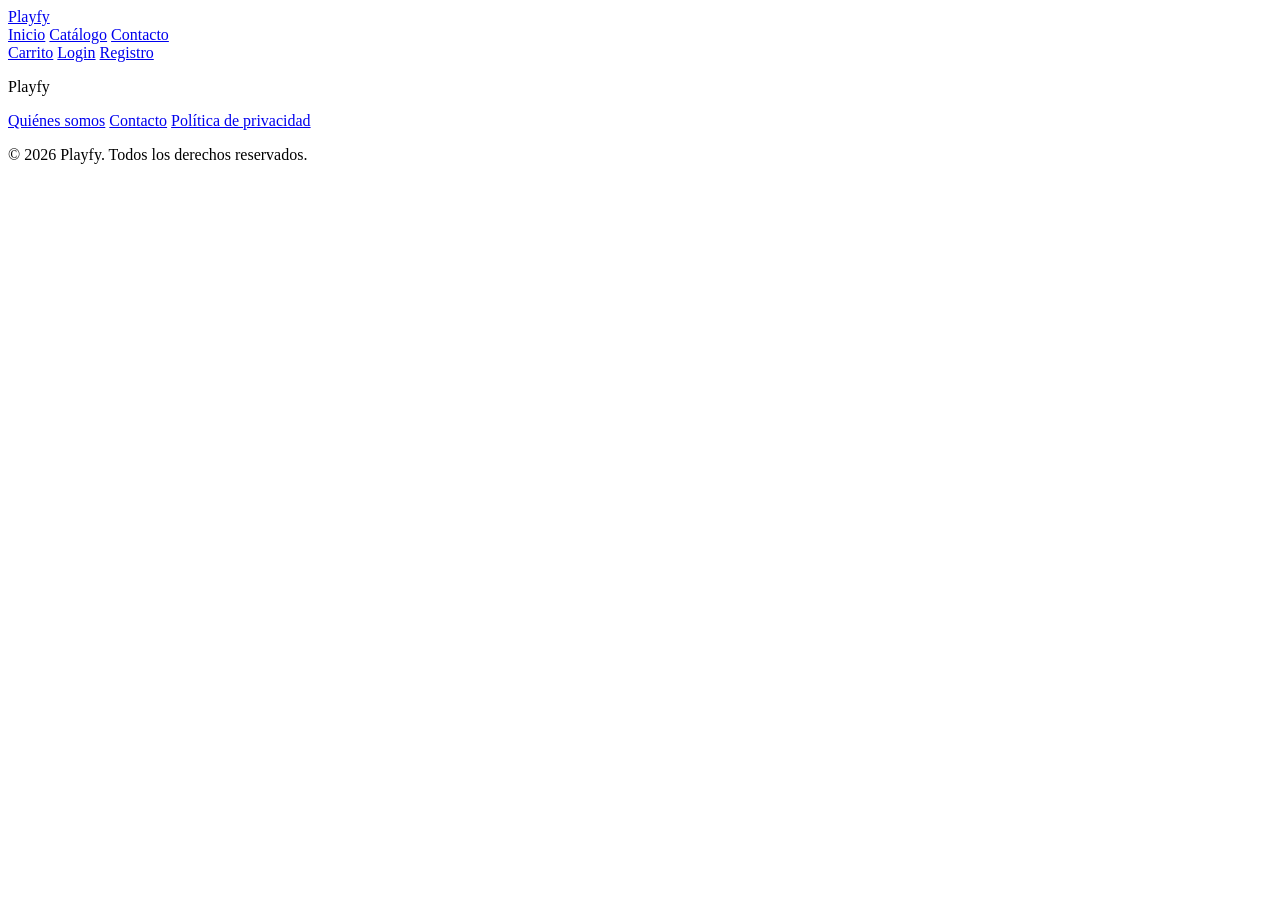
==== index.html @ 562280bd "Primer commit: Estructura de Playfy y componentes reutilizables" ====
<!DOCTYPE html>
<html lang="es">
<head>
    <meta charset="UTF-8">
    <meta name="viewport" content="width=device-width, initial-scale=1.0">
    <title>Playfy</title>
    <link rel="stylesheet" href="assets/css/styles.css">
    <link rel="stylesheet" href="assets/css/header.css">
    <link rel="stylesheet" href="assets/css/footer.css">
    <link rel="stylesheet" href="assets/css/pages/home.css">
</head>
<body>
    <!-- Header común -->
    <header id="site-header"></header>

    <main>
        <!-- Contenido de la página de inicio -->
    </main>

    <!-- Footer común -->
    <footer id="site-footer"></footer>

    <script type="module" src="assets/js/main.js"></script>
</body>
</html>
---- assets/css/styles.css ----
/* Estilos generales */
---- assets/css/header.css ----
/* Estilos del header común */
---- assets/css/footer.css ----
/* Estilos del footer común */
---- assets/css/pages/home.css ----
/* Estilos específicos de la página de inicio */
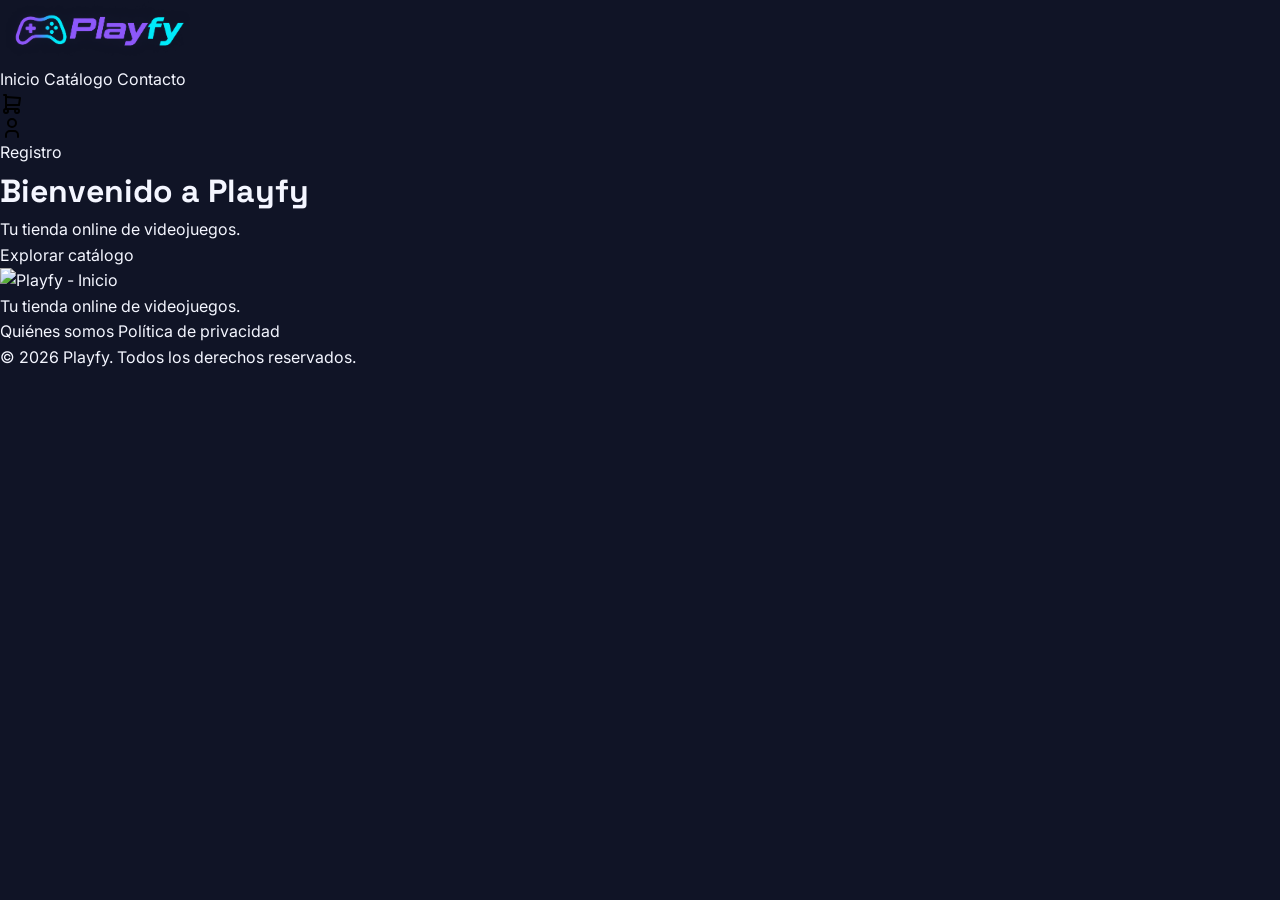
==== commit da158669: "Segundo commit: Dandole estilo al header y footer" ====
--- a/index.html
+++ b/index.html
@@ -1,5 +1,6 @@
 <!DOCTYPE html>
 <html lang="es">
+
 <head>
     <meta charset="UTF-8">
     <meta name="viewport" content="width=device-width, initial-scale=1.0">
@@ -9,12 +10,17 @@
     <link rel="stylesheet" href="assets/css/footer.css">
     <link rel="stylesheet" href="assets/css/pages/home.css">
 </head>
+
 <body>
     <!-- Header común -->
     <header id="site-header"></header>
 
     <main>
-        <!-- Contenido de la página de inicio -->
+
+        <h1>Bienvenido a Playfy</h1>
+        <p>Tu tienda online de videojuegos.</p>
+        <a href="catalogo.html">Explorar catálogo</a>
+
     </main>
 
     <!-- Footer común -->
@@ -22,4 +28,5 @@
 
     <script type="module" src="assets/js/main.js"></script>
 </body>
-</html>
+
+</html>
--- a/assets/css/styles.css
+++ b/assets/css/styles.css
@@ -1 +1,85 @@
-/* Estilos generales */
+/* ESTILOS GENERALES */
+
+/* IMPORTACIÓN DE TIPOGRAFÍAS */
+@import url('https://fonts.googleapis.com/css2?family=Inter:wght@400;500;600;700&family=Space+Grotesk:wght@400;500;600;700&display=swap');
+
+/* =================== 1. PALETA DE COLORES =================== */
+
+:root {
+    /* Fondos */
+    --color-fondo: #101426;
+    --color-superficie: #1C2440;
+
+    /* Colores de acento */
+    --color-primario: #7B61FF;
+    --color-secundario: #00D9FF;
+
+    /* Textos */
+    --color-texto-principal: #F4F6FF;
+    --color-texto-secundario: #A0A8C0;
+
+    /* Tipografía */
+    --fuente-titulos: "Space Grotesk", sans-serif;
+    --fuente-texto: "Inter", sans-serif;
+}
+
+/* =================== 2. TIPOGRAFÍA =================== */
+
+/* Fuente general */
+body {
+    font-family: var(--fuente-texto);
+}
+
+/* Títulos y encabezados */
+h1, h2, h3, h4, h5, h6 {
+    font-family: var(--fuente-titulos);
+}
+
+/* Formularios y botones */
+button, input, select, textarea {
+    font-family: inherit;
+}
+
+/* ===================== 3. ESTILOS GENERALES ===================== */
+/* Reset de márgenes y rellenos */
+* {
+    margin: 0;
+    padding: 0;
+    box-sizing: border-box;
+}
+
+/* Config general de la página */
+body {
+    background-color: var(--color-fondo);
+    color: var(--color-texto-principal);
+    line-height: 1.6;
+    min-height: 100vh;
+}
+
+/* Enlaces */
+a {
+    color: inherit;
+    text-decoration: none;
+}
+
+/* Imágnes */
+img {
+    max-width: 100%;
+    height: auto;
+    display: block;
+}
+
+/* Listas */
+ul, ol {
+    list-style: none;
+}
+
+/* Botones */
+button {
+    cursor: pointer;
+}
+
+/* Formularios */
+input, textarea, select {
+    font: inherit;
+}
--- a/assets/css/header.css
+++ b/assets/css/header.css
@@ -1 +1,6 @@
 /* Estilos del header común */
+.header-icon {
+    width: 24px;
+    height: 24px;
+    display: block;
+}
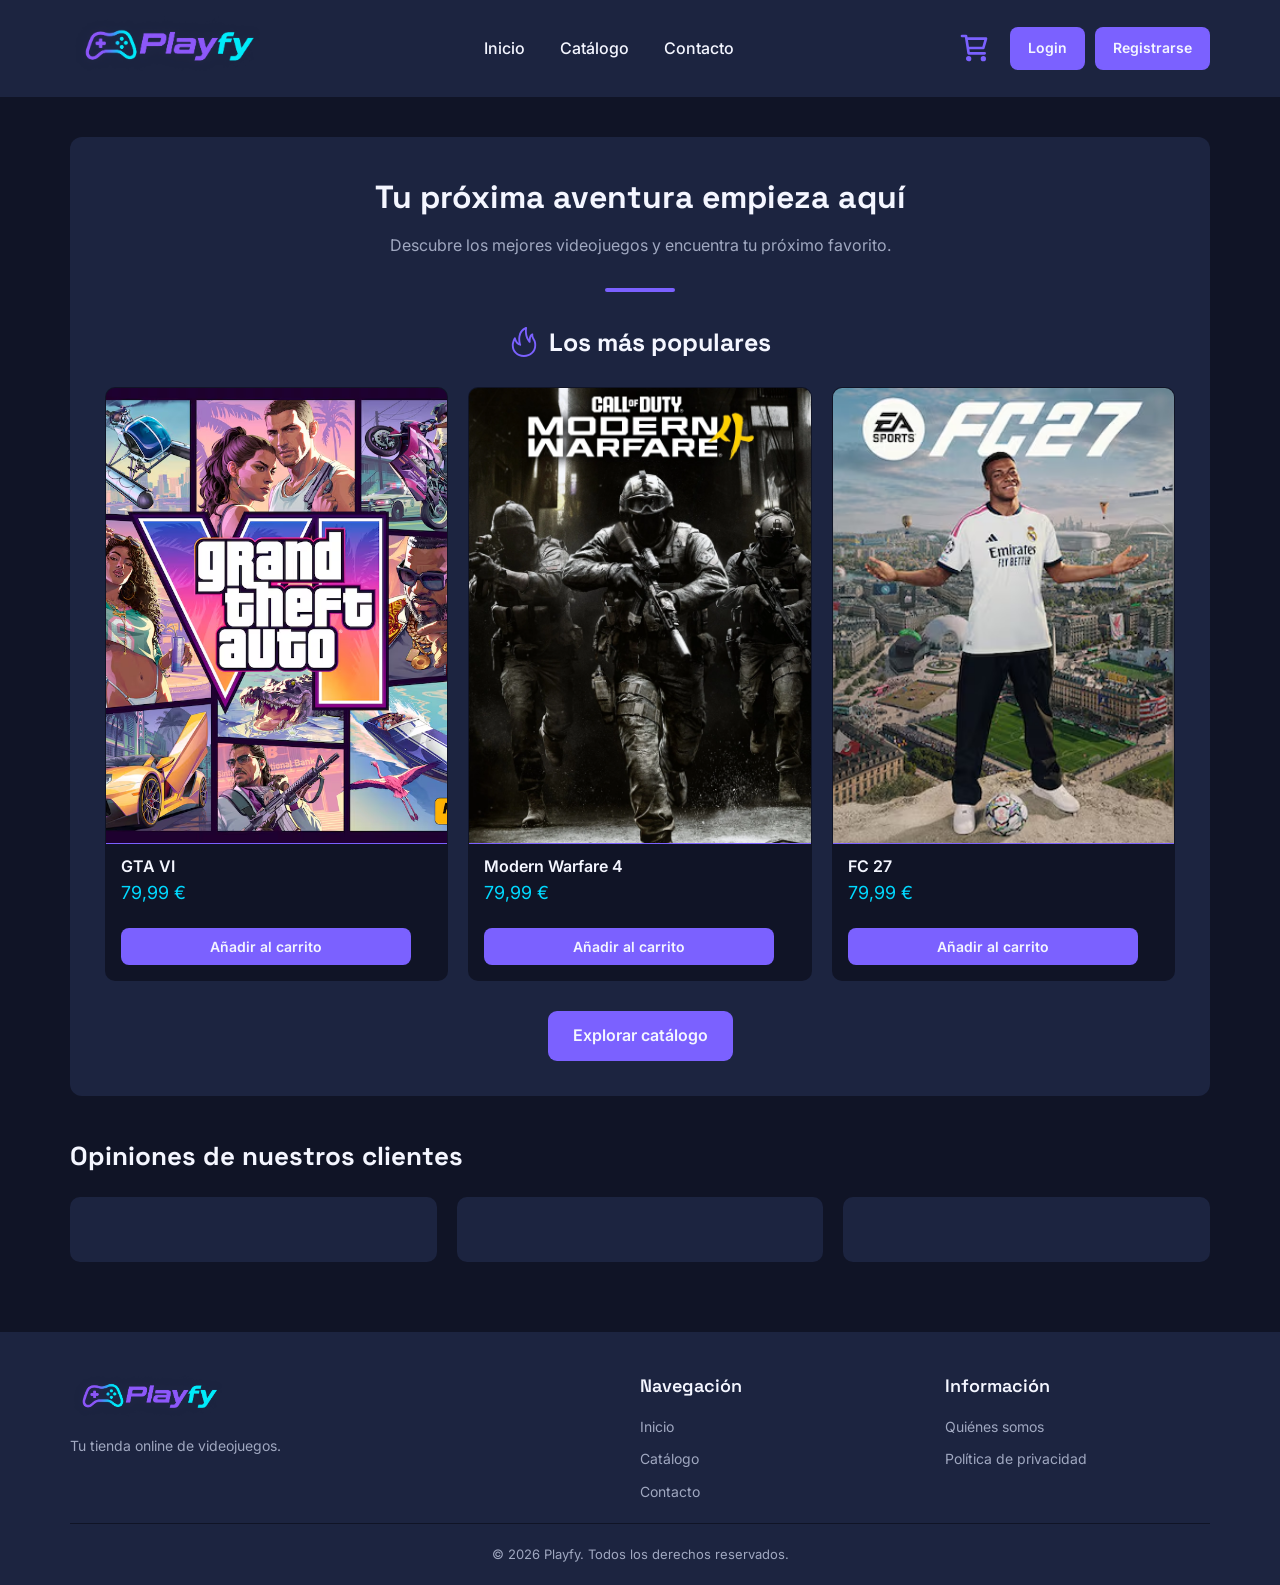
==== commit 73ece04e: "Terminado el html y css del index, falta valoracion" ====
--- a/index.html
+++ b/index.html
@@ -15,12 +15,77 @@
     <!-- Header común -->
     <header id="site-header"></header>
 
-    <main>
+    <main class="home">
 
-        <h1>Bienvenido a Playfy</h1>
-        <p>Tu tienda online de videojuegos.</p>
-        <a href="catalogo.html">Explorar catálogo</a>
+        <!-- Presentacion principal -->
+        <section class="home-principal">
+            <div class="hero">
+                <h1>Tu próxima aventura empieza aquí</h1>
+                <p>Descubre los mejores videojuegos y encuentra tu próximo favorito.</p>
+            </div>
 
+            <!-- Juegos destacados -->
+            <div class="destacados-titulo">
+                <svg fill="currentColor" viewBox="0 0 32 32" version="1.1" xmlns="http://www.w3.org/2000/svg">
+                    <g id="SVGRepo_bgCarrier" stroke-width="0"></g>
+                    <g id="SVGRepo_tracerCarrier" stroke-linecap="round" stroke-linejoin="round"></g>
+                    <g id="SVGRepo_iconCarrier">
+                        <path
+                            d="M15.888 31.977c-7.539 0-12.887-5.228-12.887-12.431 0-3.824 2.293-7.944 2.39-8.116 0.199-0.354 0.59-0.547 0.998-0.502 0.404 0.052 0.736 0.343 0.84 0.736 0.006 0.024 0.624 2.336 1.44 3.62 0.548 0.864 1.104 1.475 1.729 1.899-0.423-1.833-0.747-4.591-0.22-7.421 1.448-7.768 7.562-9.627 7.824-9.701 0.337-0.097 0.695-0.010 0.951 0.223 0.256 0.235 0.373 0.586 0.307 0.927-0.010 0.054-1.020 5.493 1.123 10.127 0.195 0.421 0.466 0.91 0.758 1.399 0.083-0.672 0.212-1.386 0.41-2.080 0.786-2.749 2.819-3.688 2.904-3.726 0.339-0.154 0.735-0.104 1.027 0.126 0.292 0.231 0.433 0.603 0.365 0.969-0.011 0.068-0.294 1.938 1.298 4.592 1.438 2.396 1.852 3.949 1.852 6.928 0 7.203-5.514 12.43-13.111 12.43zM6.115 14.615c-0.549 1.385-1.115 3.226-1.115 4.931 0 6.044 4.506 10.43 10.887 10.43 6.438 0 11.11-4.386 11.11-10.431 0-2.611-0.323-3.822-1.567-5.899-0.832-1.386-1.243-2.633-1.439-3.625-0.198 0.321-0.382 0.712-0.516 1.184-0.61 2.131-0.456 4.623-0.454 4.649 0.029 0.446-0.242 0.859-0.664 1.008s-0.892 0.002-1.151-0.364c-0.075-0.107-1.854-2.624-2.637-4.32-1.628-3.518-1.601-7.323-1.434-9.514-1.648 0.96-4.177 3.104-4.989 7.466-0.791 4.244 0.746 8.488 0.762 8.529 0.133 0.346 0.063 0.739-0.181 1.018-0.245 0.277-0.622 0.4-0.986 0.313-0.124-0.030-2.938-0.762-4.761-3.634-0.325-0.514-0.617-1.137-0.864-1.742z">
+                        </path>
+                    </g>
+                </svg>
+                <h2>Los más populares</h2>
+            </div>
+
+            <div class="juegos-grid">
+                <div class="juego-card">
+                    <a class="juego-enlace" href="pages/detalle-producto.html?id=gtavi">
+                        <img src="assets/img/products/GTAVI.avif" alt="Portada de GTA VI">
+                        <div class="juego-nombre">GTA VI</div>
+                        <div class="juego-precio">79,99 €</div>
+                    </a>
+                    <button type="button" class="btn-carrito" data-id="gtavi">Añadir al carrito</button>
+                </div>
+
+                <div class="juego-card">
+                    <a href="pages/detalle-producto.html?id=mw4">
+                        <img src="assets/img/products/MW4.webp" alt="Portada de Modern Warfare 4">
+                        <div class="juego-nombre">Modern Warfare 4</div>
+                        <div class="juego-precio">79,99 €</div>
+                    </a>
+                    <button type="button" class="btn-carrito" data-id="mw4">Añadir al carrito</button>
+                </div>
+
+                <div class="juego-card">
+                    <a href="pages/detalle-producto.html?id=fc27">
+                        <img src="assets/img/products/FC27.avif" alt="Portada de FC 27">
+                        <div class="juego-nombre">FC 27</div>
+                        <div class="juego-precio">79,99 €</div>
+                    </a>
+                    <button type="button" class="btn-carrito" data-id="fc27">Añadir al carrito</button>
+                </div>
+            </div>
+
+
+            <div class="home-catalogo">
+                <a href="pages/catalogo.html" class="btn-primary">Explorar catálogo</a>
+            </div>
+
+        </section>
+
+        <!-- Aside - Valoraciones -->
+        <aside class="valoraciones">
+            <h2>Opiniones de nuestros clientes</h2>
+            <div class="valoraciones-grid">
+                <div class="valoracion-card">
+                    <div></div>
+                    <p></p>
+                </div>
+                <div class="valoracion-card"></div>
+                <div class="valoracion-card"></div>
+            </div>
+        </aside>
     </main>
 
     <!-- Footer común -->
--- a/assets/css/header.css
+++ b/assets/css/header.css
@@ -1,6 +1,167 @@
-/* Estilos del header común */
+/* =============== HEADER ============== */
+header {
+    background-color: var(--color-superficie);
+    width: 100%;
+}
+
+/* ============== CONTENEDOR ============== */
+.header-content {
+    max-width: 1200px;
+    margin: 0 auto;
+    padding: 15px 30px;
+    display: flex;
+    justify-content: space-between;
+    align-items: center;
+    gap: 30px;
+}
+
+/* ============== LOGO ============== */
+.logo {
+    display: flex;
+    align-items: center;
+    flex-shrink: 0;
+}
+
+.logo img {
+    display: block;
+    width: 200px;
+    height: auto;
+}
+
+/* ============== NAVEGACIÓN ============== */
+.header-nav {
+    display: flex;
+    align-items: center;
+    gap: 35px;
+}
+
+.header-nav a {
+    color: var(-color-texto-principal);
+    font-size: 16px;
+    font-weight: 500;
+    white-space: nowrap;
+    transition: color 0.3s ease;
+}
+
+.header-nav a:hover {
+    color: var(--color-secundario);
+}
+
+/* ============== ACCIONES ============== */
+.header-actions {
+    display: flex;
+    align-items: center;
+    gap: 10px;
+}
+
+.header-actions .carrito {
+    padding: 10px;
+}
+
+.carrito svg {
+    color: var(--color-primario);
+    width: 32px;
+    height: 32px;
+    transition: color 0.33s ease;
+}
+
+.carrito svg:hover {
+    color: var(--color-secundario);
+}
+
+.header-actions a {
+    display: flex;
+    align-items: center;
+    justify-content: center;
+}
+
+/* Iconos */
 .header-icon {
-    width: 24px;
-    height: 24px;
-    display: block;
-}+    width: 26px;
+    height: 26px;
+    object-fit: contain;
+    transition: transform 0.3s ease;
+}
+
+.header-actions a:hover .header-icon {
+    transform: scale(1.15);
+}
+
+/* ============== REGISTRO ============== */
+.header-actions .header-register {
+    background-color: var(--color-primario);
+    color: var(--color-texto-principal);
+    padding: 10px 18px;
+    border-radius: 8px;
+    font-size: 14px;
+    font-weight: 600;
+    white-space: nowrap;
+    transition: background-color 0.3s ease;
+}
+
+.header-actions .header-register:hover {
+    background-color: var(--color-secundario);
+    color: var(--color-fondo);
+}
+
+/* =============== ACCESIBILIDAD ============== */
+.header-content a:focus-visible {
+    outline: 2px solid var(--color-secundario);
+    outline-offset: 2px;
+    border-radius: 4px;
+}
+
+/* ================ RESPONSIVE ============== */
+/* @media (max-width: 900px) {
+
+    .header-content {
+        flex-wrap: wrap;
+        justify-content: space-between;
+        gap: 20px;
+    }
+
+    .header-nav {
+        order: 3;
+        width: 100%;
+        justify-content: center;
+        gap: 25px;
+    }
+
+    .logo img {
+        width: 160px;
+    }
+}
+
+@media (max-width: 480px) {
+
+    .header-content {
+        padding: 15px;
+        gap: 15px;
+    }
+
+    .logo img {
+        width: 120px;
+    }
+
+    .header-actions {
+        gap: 12px;
+    }
+
+    .header-icon {
+        width: 22px;
+        height: 22px;
+    }
+
+    .header-actions .header-register {
+        padding: 8px 10px;
+        font-size: 12px;
+    }
+
+    .header-nav {
+        gap: 20px;
+    }
+
+    .header-nav a {
+        font-size: 14px;
+    }
+} */
--- a/assets/css/footer.css
+++ b/assets/css/footer.css
@@ -1 +1,108 @@
 /* Estilos del footer común */
+
+footer {
+    background-color: var(--color-superficie);
+    width: 100%;
+    margin-top: auto;
+}
+
+/* ======================== CONTENIDO PRINCIPAL ======================= */
+.footer-content {
+    max-width: 1200px;
+    margin: 0 auto;
+    padding: 40px 30px 20px;
+}
+
+/* ======================== COLUMNAS ======================= */
+.footer-columns {
+    display: grid;
+    grid-template-columns: 2fr 1fr 1fr;
+    gap: 40px;
+}
+
+/* ======================== LOGO y MARCA ======================= */
+.footer-brand {
+    display: flex;
+    flex-direction: column;
+    align-items: flex-start;
+}
+
+.footer-logo {
+    display: inline-block;
+}
+
+.footer-logo-img {
+    display: block;
+    width: 160px;
+    height: auto;
+    object-fit: contain;
+}
+
+.footer-brand p {
+    color: var(--color-texto-secundario);
+    font-size: 14px;
+    margin-top: 10px;
+}
+
+/* ========================= SECCIONES DE NAVEGACIÓN ========================= */
+.footer-section {
+    display: flex;
+    flex-direction: column;
+    align-items: flex-start;
+    gap: 10px;
+}
+
+.footer-section h3 {
+    font-family: var(--fuente-titulos);
+    color: var(--color-texto-principal);
+    font-size: 18px;
+    font-weight: 600;
+    margin-bottom: 5px;
+}
+
+.footer-section a {
+    color: var(--color-texto-secundario);
+    font-size: 14px;
+    transition: color 0.3s ease;
+}
+
+.footer-section a:hover {
+    color: var(--color-secundario);
+}
+
+/* ========================= COPYRIGHT ========================= */
+.footer-bottom {
+   border-top: 1px solid var(--color-fondo);
+   padding-top: 20px;
+   margin-top: 20px;
+   display: flex;
+   justify-content: center;
+   align-items: center;
+   text-align: center;
+}
+.footer-bottom p {
+    color: var(--color-texto-secundario);
+    font-size: 13px;
+}
+
+/* ADAPTACIÓN A PANTALLAS PEQUEÑAS */
+
+/* @media (max-width: 768px) {
+
+    .footer-columns {
+        grid-template-columns: 1fr;
+        gap: 30px;
+    }
+
+    .footer-content {
+        padding: 30px 20px 20px;
+    }
+
+    .footer-logo-img {
+        width: 140px;
+    }
+
+    .footer-bottom {
+        margin-top: 30px;
+    }
+} */
--- a/assets/css/pages/home.css
+++ b/assets/css/pages/home.css
@@ -1 +1,194 @@
 /* Estilos específicos de la página de inicio */
+
+/* ===== CONTENIDO PRINCIPAL ===== */
+.home {
+    max-width: 1200px;
+    width: 100%;
+    margin: 0 auto;
+    padding: 40px 30px;
+}
+
+/* ===== CARD PRINCIPAL  ===== */
+.home-principal {
+    background-color: var(--color-superficie);
+    border-radius: 12px;
+    padding: 35px;
+    margin-bottom: 40px;
+}
+
+/* ===== HERO ===== */
+.hero {
+    text-align: center;
+    margin-bottom: 30px;
+}
+
+.hero h1 {
+    font-size: 32px;
+    color: var(--color-texto-principal);
+    margin-bottom: 10px;
+}
+
+.hero p {
+    font-size: 16px;
+    color: var(--color-texto-secundario);
+}
+
+.hero p::after {
+    content: "";
+    display: block;
+    width: 70px;
+    height: 4px;
+    border-radius: 10px;
+    background-color: var(--color-primario);
+    margin: 30px auto;
+}
+
+/* ===== TITULO DE DESTACADOS ===== */
+.destacados-titulo {
+    display: flex;
+    align-items: center;
+    justify-content: center;
+    margin-bottom: 25px;
+    gap: 10px;
+}
+
+.destacados-titulo svg {
+    width: 30px;
+    height: 30px;
+    color: var(--color-primario);
+}
+
+.destacados-titulo h2 {
+    color: var(--color-texto-principal);
+    font-size: 25px;
+}
+
+/* ===== VIDEOJUEGOS DESTACADOS ===== */
+.juegos-grid {
+    display: grid;
+    grid-template-columns: repeat(3, 1fr);
+    gap: 20px;
+    margin-bottom: 30px;
+}
+
+.juego-card {
+    background-color: var(--color-fondo);
+    border-radius: 10px;
+    overflow: hidden;
+    transition: transform 0.3s ease, border-color 0.3s ease;
+    border: 1px solid transparent;
+    display: block;
+    cursor: pointer;
+}
+
+.juego-card:hover {
+    transform: translateY(-5px);
+    border-color: var(--color-primario);
+}
+
+.juego-enlace {
+    display: block;
+}
+
+.juego-enlace:hover .juego-nombre {
+    color: rgb(255, 255, 108);
+}
+
+.juego-card img {
+    width: 100%;
+    aspect-ratio: 3 / 4;
+    object-fit: cover;
+    border-bottom: solid 1px var(--color-primario);
+}
+
+.juego-nombre {
+    padding-left: 15px;
+    padding-top: 10px;
+    font-size: 16px;
+    font-weight: 600;
+}
+
+.juego-precio {
+    padding-left: 15px;
+    padding-bottom: 10px;
+    color: var(--color-secundario);
+    font-size: 18px;
+}
+
+.btn-carrito {
+    display: block;
+    width: 85%;
+    margin: 10px 15px 15px;
+    padding: 10px;
+    background-color: var(--color-primario);
+    color: var(--color-texto-principal);
+    border: none;
+    border-radius: 8px;
+    font-size: 14px;
+    font-weight: 600;
+    transition: background-color 0.3s ease;
+}
+
+.btn-carrito:hover {
+    background-color: var(--color-secundario);
+    color: var(--color-fondo);
+}
+
+/* ===== BOTON CATALOGO ===== */
+.home-catalogo {
+    display: flex;
+    justify-content: center;
+}
+
+.btn-primary {
+    display: inline-block;
+    background-color: var(--color-primario);
+    color: var(--color-texto-principal);
+    padding: 12px 25px;
+    border-radius: 9px;
+    font-size: 16px;
+    font-weight: 600;
+    transition: background-color 0.33s ease;
+}
+
+.btn-primary:hover {
+    background-color: var(--color-secundario);
+    color: var(--color-fondo);
+}
+
+/* ===== VALORACIONES ===== */
+.valoraciones {
+    margin-bottom: 30px;
+}
+
+.valoraciones h2 {
+    font-size: 26px;
+    margin-bottom: 20px;
+}
+
+.valoraciones-grid {
+    display: grid;
+    grid-template-columns: repeat(3, 1fr);
+    gap: 20px;
+}
+
+.valoracion-card {
+    background-color: var(--color-superficie);
+    padding: 25px;
+    border-radius: 10px;
+}
+
+.valoracion-estrellas {
+    color: var(--color-secundario);
+    margin-bottom: 10px;
+}
+
+.valoracion-card p {
+    font-size: 14px;
+    margin-bottom: 15px;
+}
+
+.valoracion-autor {
+    color: var(--color-texto-secundario);
+    font-size: 13px;
+}
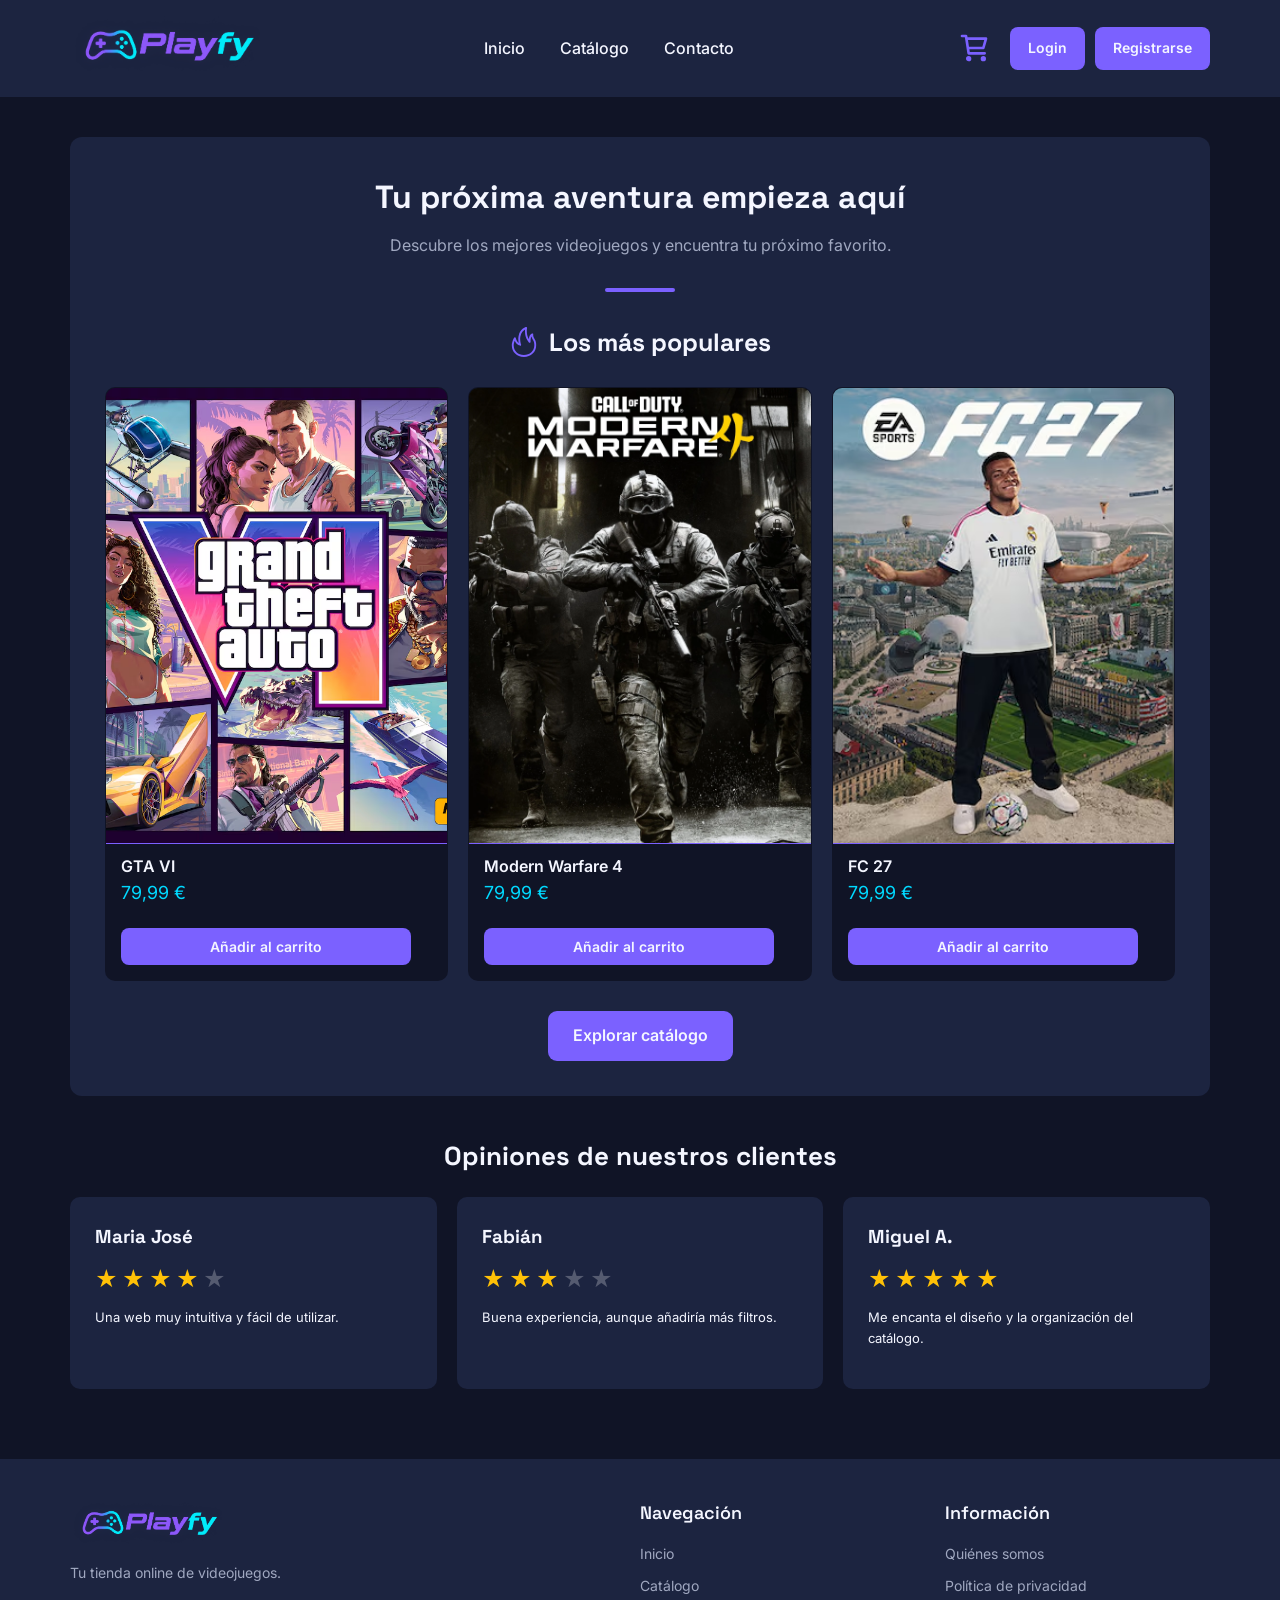
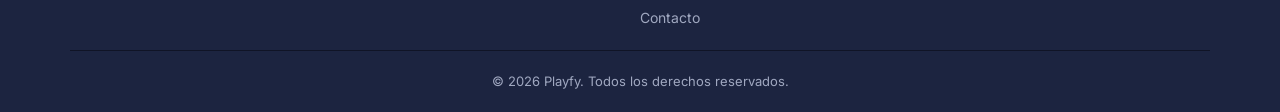
==== commit cd72e98f: "Terminando paginaciones" ====
--- a/index.html
+++ b/index.html
@@ -40,7 +40,7 @@
 
             <div class="juegos-grid">
                 <div class="juego-card">
-                    <a class="juego-enlace" href="pages/detalle-producto.html?id=gtavi">
+                    <a href="pages/detalle-producto.html?id=gtavi">
                         <img src="assets/img/products/GTAVI.avif" alt="Portada de GTA VI">
                         <div class="juego-nombre">GTA VI</div>
                         <div class="juego-precio">79,99 €</div>
@@ -79,11 +79,39 @@
             <h2>Opiniones de nuestros clientes</h2>
             <div class="valoraciones-grid">
                 <div class="valoracion-card">
-                    <div></div>
-                    <p></p>
+                    <h3>Maria José</h3>
+                    <div class="estrellas">
+                        <span class="estrella activa">★</span>
+                        <span class="estrella activa">★</span>
+                        <span class="estrella activa">★</span>
+                        <span class="estrella activa">★</span>
+                        <span class="estrella">★</span>
+                    </div>
+                    <p>Una web muy intuitiva y fácil de utilizar.</p>
                 </div>
-                <div class="valoracion-card"></div>
-                <div class="valoracion-card"></div>
+                <div class="valoracion-card">
+                    <h3>Fabián</h3>
+                    <div class="estrellas">
+                        <span class="estrella activa">★</span>
+                        <span class="estrella activa">★</span>
+                        <span class="estrella activa">★</span>
+                        <span class="estrella">★</span>
+                        <span class="estrella">★</span>
+                    </div>
+                    <p>Buena experiencia, aunque añadiría más filtros.</p>
+                </div>
+                
+                <div class="valoracion-card">
+                    <h3>Miguel A.</h3>
+                    <div class="estrellas">
+                        <span class="estrella activa">★</span>
+                        <span class="estrella activa">★</span>
+                        <span class="estrella activa">★</span>
+                        <span class="estrella activa">★</span>
+                        <span class="estrella activa">★</span>
+                    </div>
+                    <p>Me encanta el diseño y la organización del catálogo.</p>
+                </div>
             </div>
         </aside>
     </main>
--- a/assets/css/pages/home.css
+++ b/assets/css/pages/home.css
@@ -86,14 +86,6 @@
     border-color: var(--color-primario);
 }
 
-.juego-enlace {
-    display: block;
-}
-
-.juego-enlace:hover .juego-nombre {
-    color: rgb(255, 255, 108);
-}
-
 .juego-card img {
     width: 100%;
     aspect-ratio: 3 / 4;
@@ -162,6 +154,7 @@
 }
 
 .valoraciones h2 {
+    text-align: center;
     font-size: 26px;
     margin-bottom: 20px;
 }
@@ -178,13 +171,23 @@
     border-radius: 10px;
 }
 
-.valoracion-estrellas {
-    color: var(--color-secundario);
-    margin-bottom: 10px;
+.estrellas  {
+    display: flex;
+    gap: 4px;
+    margin: 10px 0;
+}
+
+.estrella {
+    color: #555B70;
+    font-size: 22px;
+}
+
+.estrella.activa {
+    color: #FFC107;
 }
 
 .valoracion-card p {
-    font-size: 14px;
+    font-size: 13px;
     margin-bottom: 15px;
 }
 
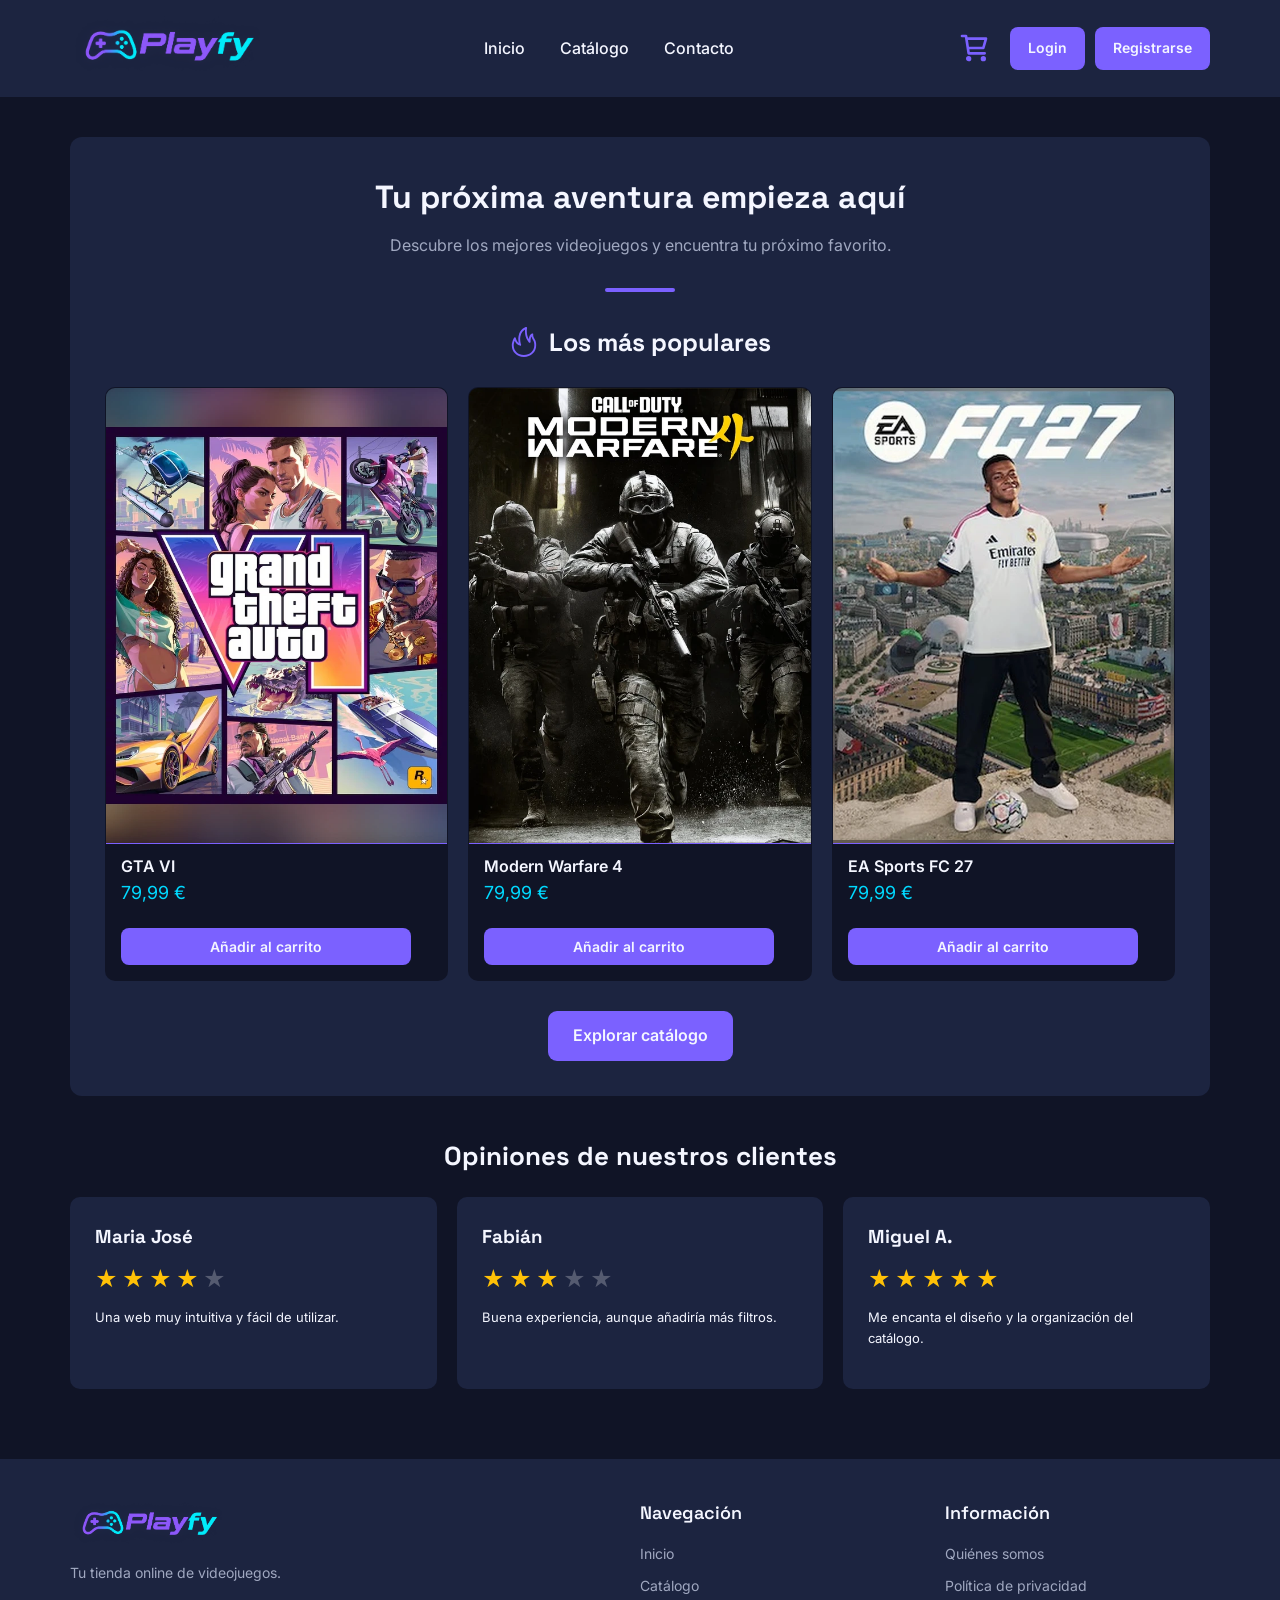
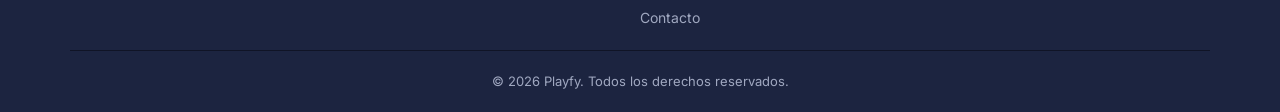
==== commit 8b26040c: "Terminado todas las funcionalidades" ====
--- a/index.html
+++ b/index.html
@@ -38,33 +38,8 @@
                 <h2>Los más populares</h2>
             </div>
 
-            <div class="juegos-grid">
-                <div class="juego-card">
-                    <a href="pages/detalle-producto.html?id=gtavi">
-                        <img src="assets/img/products/GTAVI.avif" alt="Portada de GTA VI">
-                        <div class="juego-nombre">GTA VI</div>
-                        <div class="juego-precio">79,99 €</div>
-                    </a>
-                    <button type="button" class="btn-carrito" data-id="gtavi">Añadir al carrito</button>
-                </div>
-
-                <div class="juego-card">
-                    <a href="pages/detalle-producto.html?id=mw4">
-                        <img src="assets/img/products/MW4.webp" alt="Portada de Modern Warfare 4">
-                        <div class="juego-nombre">Modern Warfare 4</div>
-                        <div class="juego-precio">79,99 €</div>
-                    </a>
-                    <button type="button" class="btn-carrito" data-id="mw4">Añadir al carrito</button>
-                </div>
-
-                <div class="juego-card">
-                    <a href="pages/detalle-producto.html?id=fc27">
-                        <img src="assets/img/products/FC27.avif" alt="Portada de FC 27">
-                        <div class="juego-nombre">FC 27</div>
-                        <div class="juego-precio">79,99 €</div>
-                    </a>
-                    <button type="button" class="btn-carrito" data-id="fc27">Añadir al carrito</button>
-                </div>
+            <div class="juegos-grid" id="juegos-destacados">
+                
             </div>
 
 
@@ -120,6 +95,7 @@
     <footer id="site-footer"></footer>
 
     <script type="module" src="assets/js/main.js"></script>
+    <script type="module" src="assets/js/pages/home.js"></script>
 </body>
 
 </html>
--- a/assets/css/header.css
+++ b/assets/css/header.css
@@ -111,8 +111,35 @@
     border-radius: 4px;
 }
 
+/* CONTADOR DEL CARRITO */
+.carrito {
+    position: relative;
+}
+
+.carrito-contador {
+    position: absolute;
+    top: -8px;
+    right: -10px;
+    min-width: 18px;
+    height: 18px;
+    padding: 0 5px;
+    display: flex;
+    align-items: center;
+    justify-content: center;
+    background-color: var(--color-secundario);
+    color: var(--color-fondo);
+    border-radius: 50px;
+    font-size: 12px;
+    font-weight: 600;
+    box-sizing: border-box;
+}
+
+.contador-carrito[hidden] {
+    display: none;
+}
+
 /* ================ RESPONSIVE ============== */
-/* @media (max-width: 900px) {
+@media (max-width: 900px) {
 
     .header-content {
         flex-wrap: wrap;
@@ -164,4 +191,4 @@
     .header-nav a {
         font-size: 14px;
     }
-} */+}
--- a/assets/css/pages/home.css
+++ b/assets/css/pages/home.css
@@ -126,6 +126,11 @@
     color: var(--color-fondo);
 }
 
+.juegos-grid .btn-carrito.anadido {
+    background-color: #218838;
+    color: white;
+}
+
 /* ===== BOTON CATALOGO ===== */
 .home-catalogo {
     display: flex;
